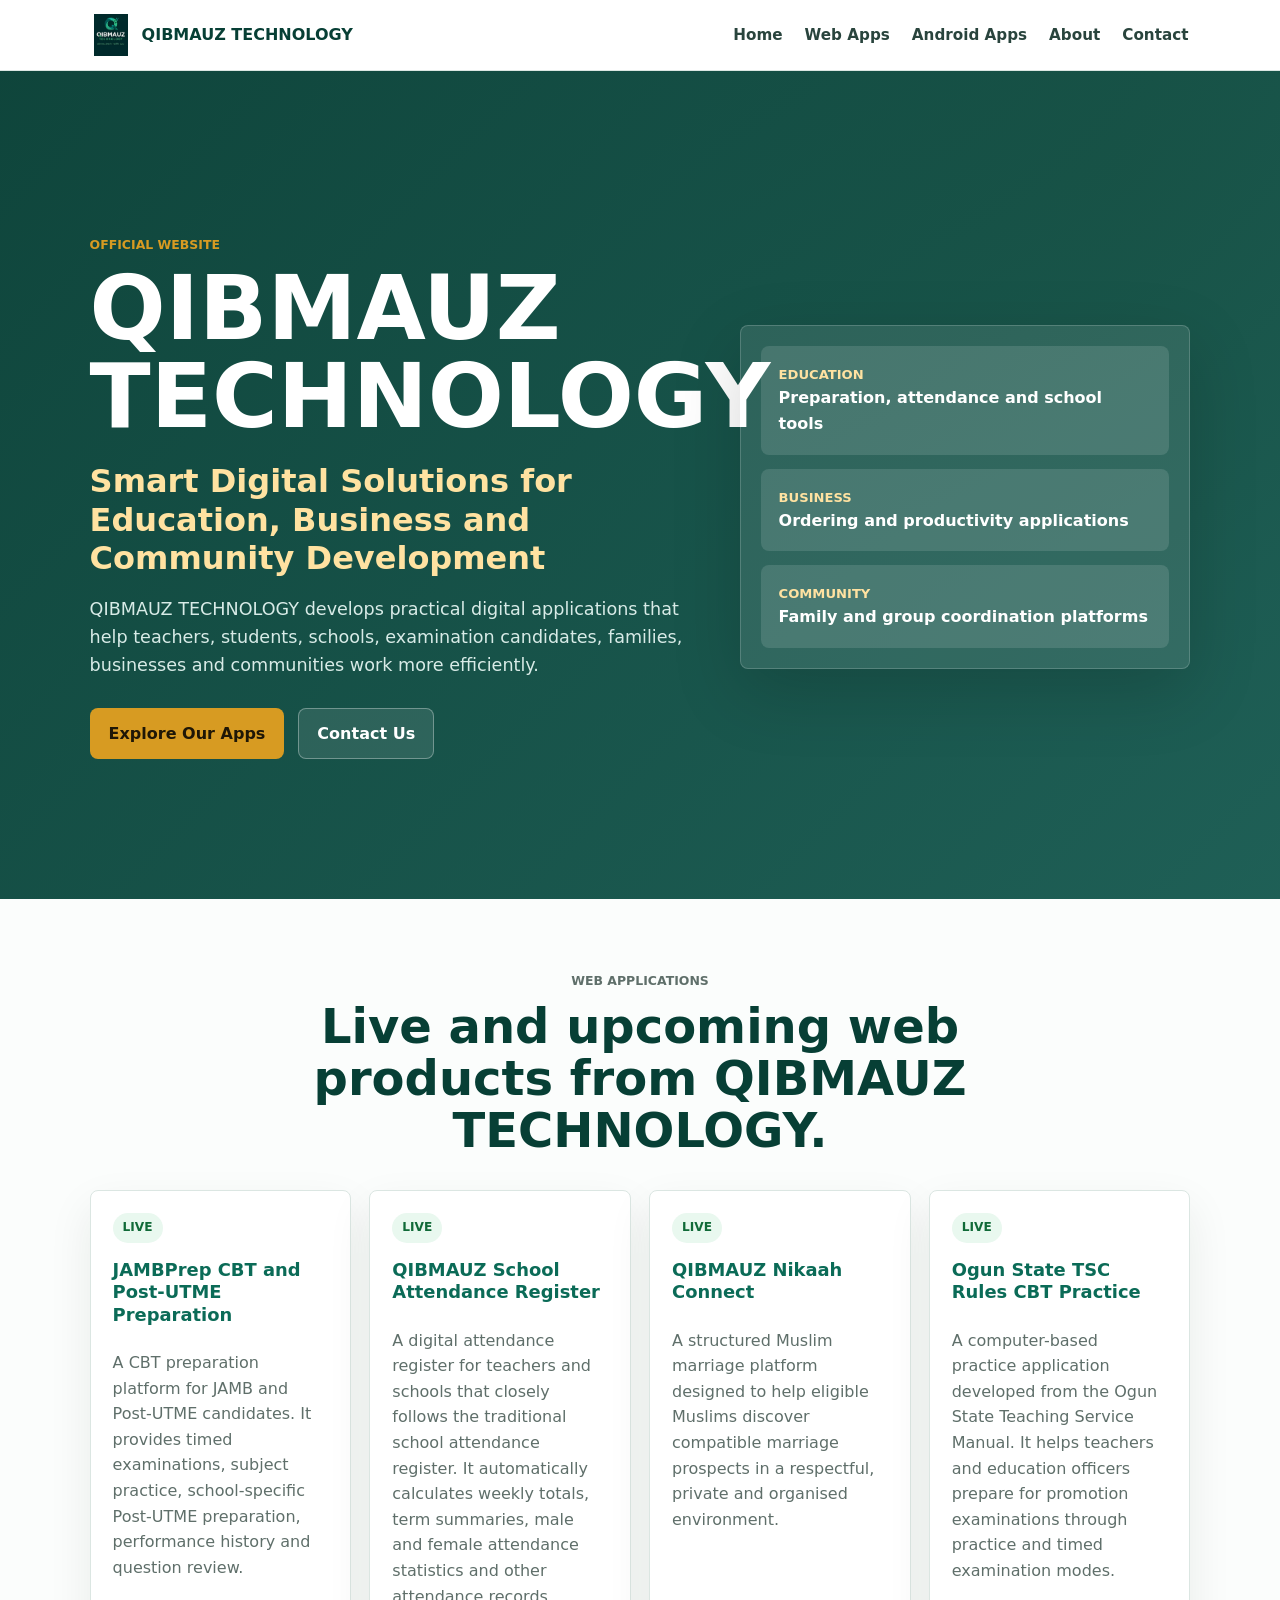
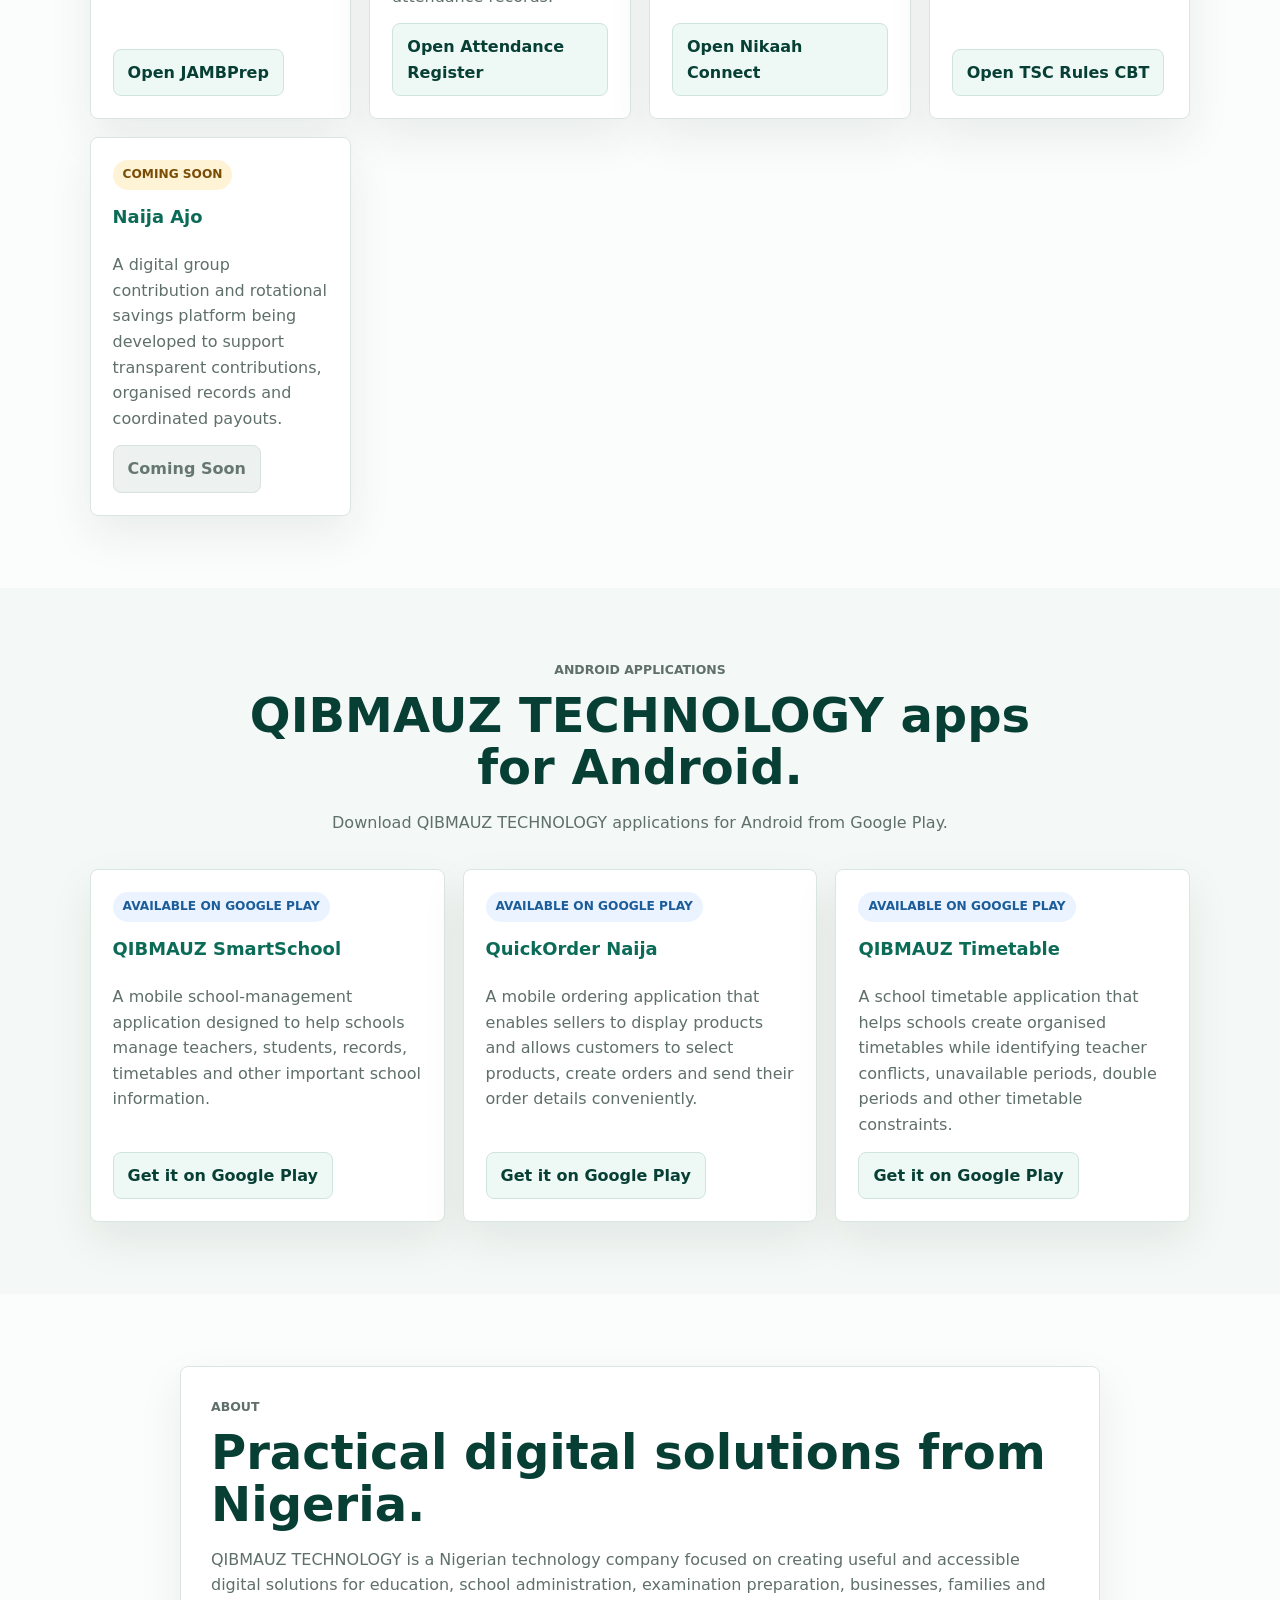
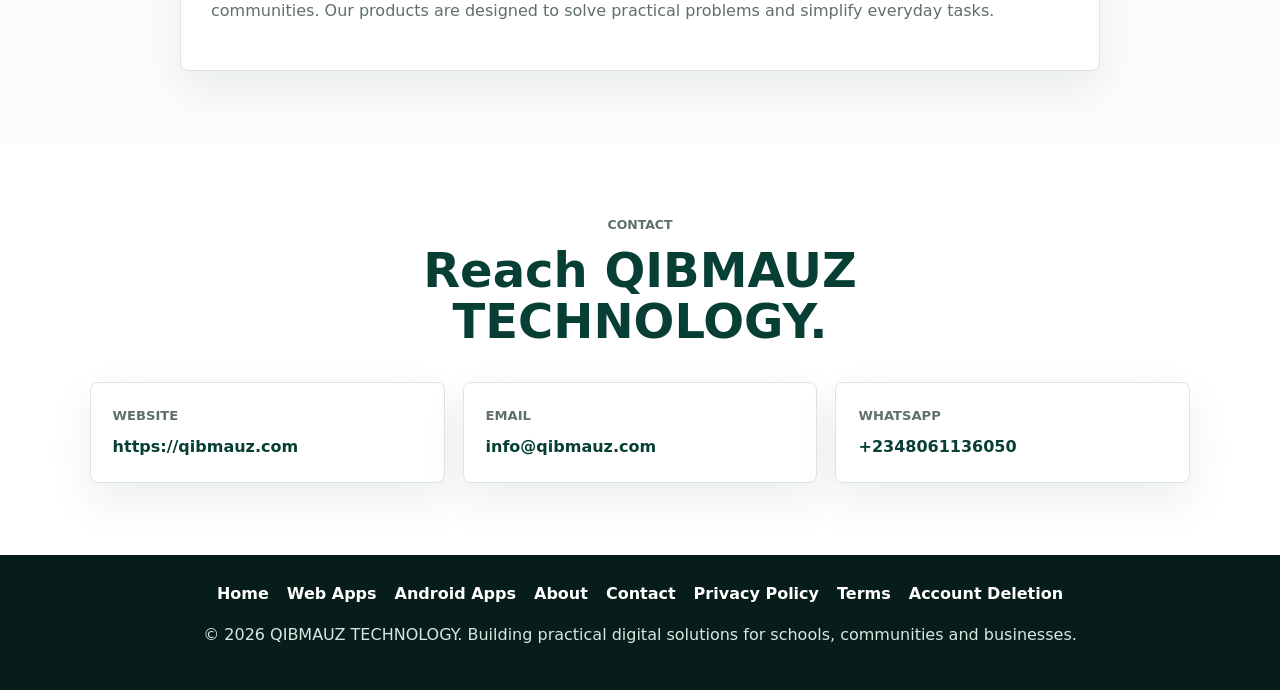
==== index.html @ e4f03536 "chore: complete technical SEO pass, history mode, and sitemaps" ====
<!DOCTYPE html>
<html lang="en">

<head>
  <meta charset="UTF-8" />
  <meta name="viewport" content="width=device-width, initial-scale=1.0" />
  <title>QIBMAUZ TECHNOLOGY | Educational, Business and Community Applications</title>
  <meta name="description"
    content="Discover digital applications from QIBMAUZ TECHNOLOGY, including JAMBPrep, School Attendance Register, Nikaah Connect, TSC Rules CBT and Android productivity applications." />
  <link rel="canonical" href="https://qibmauz.com/" />
  <meta property="og:type" content="website" />
  <meta property="og:url" content="https://qibmauz.com/" />
  <meta property="og:title" content="QIBMAUZ TECHNOLOGY | Educational, Business and Community Applications" />
  <meta property="og:description"
    content="Discover digital applications from QIBMAUZ TECHNOLOGY, including JAMBPrep, School Attendance Register, Nikaah Connect, TSC Rules CBT and Android productivity applications." />
  <meta property="og:image" content="https://qibmauz.com/logo.png" />
  <meta name="twitter:card" content="summary_large_image" />
  <meta name="twitter:title" content="QIBMAUZ TECHNOLOGY | Educational, Business and Community Applications" />
  <meta name="twitter:description"
    content="Discover digital applications from QIBMAUZ TECHNOLOGY, including JAMBPrep, School Attendance Register, Nikaah Connect, TSC Rules CBT and Android productivity applications." />
  <meta name="twitter:image" content="https://qibmauz.com/logo.png" />
  <link rel="stylesheet" href="style.css" />
  <script type="application/ld+json">
    {
      "@context": "https://schema.org",
      "@type": "Organization",
      "name": "QIBMAUZ TECHNOLOGY",
      "url": "https://qibmauz.com/",
      "logo": "https://qibmauz.com/logo.png",
      "email": "info@qibmauz.com",
      "contactPoint": {
        "@type": "ContactPoint",
        "telephone": "+2348061136050",
        "contactType": "customer support"
      },
      "sameAs": [
        "https://jambprep.qibmauz.com/",
        "https://attendance.qibmauz.com/",
        "https://nikah.qibmauz.com/",
        "https://tsc-rules-cbt.qibmauz.com/"
      ]
    }
  </script>
</head>

<body>
  <nav class="navbar" aria-label="Main navigation">
    <a class="brand" href="/" aria-label="QIBMAUZ TECHNOLOGY home">
      <img src="logo.png" alt="QIBMAUZ TECHNOLOGY logo" />
      <span>QIBMAUZ TECHNOLOGY</span>
    </a>
    <input class="nav-toggle" type="checkbox" id="nav-toggle" aria-label="Toggle navigation menu" />
    <label class="nav-menu-button" for="nav-toggle" aria-hidden="true">
      <span></span>
      <span></span>
      <span></span>
    </label>
    <div class="nav-links">
      <a href="#home">Home</a>
      <a href="#web-apps">Web Apps</a>
      <a href="#android-apps">Android Apps</a>
      <a href="#about">About</a>
      <a href="#contact">Contact</a>
    </div>
  </nav>

  <main id="home">
    <header class="hero">
      <div class="hero-content">
        <p class="eyebrow">Official website</p>
        <h1>QIBMAUZ TECHNOLOGY</h1>
        <p class="hero-subtitle">Smart Digital Solutions for Education, Business and Community Development</p>
        <p class="hero-copy">
          QIBMAUZ TECHNOLOGY develops practical digital applications that help teachers, students, schools, examination
          candidates, families, businesses and communities work more efficiently.
        </p>
        <div class="button-row">
          <a class="button primary" href="#web-apps" aria-label="Explore QIBMAUZ web applications">Explore Our Apps</a>
          <a class="button secondary" href="#contact" aria-label="Contact QIBMAUZ TECHNOLOGY">Contact Us</a>
        </div>
      </div>
      <div class="hero-panel" aria-label="QIBMAUZ TECHNOLOGY solution areas">
        <div>
          <span class="metric">Education</span>
          <strong>Preparation, attendance and school tools</strong>
        </div>
        <div>
          <span class="metric">Business</span>
          <strong>Ordering and productivity applications</strong>
        </div>
        <div>
          <span class="metric">Community</span>
          <strong>Family and group coordination platforms</strong>
        </div>
      </div>
    </header>

    <section class="section" id="web-apps">
      <div class="section-heading">
        <p class="eyebrow">Web Applications</p>
        <h2>Live and upcoming web products from QIBMAUZ TECHNOLOGY.</h2>
      </div>
      <div class="grid app-grid">
        <article class="card app-card">
          <span class="badge live">Live</span>
          <h3>JAMBPrep CBT and Post-UTME Preparation</h3>
          <p>A CBT preparation platform for JAMB and Post-UTME candidates. It provides timed examinations, subject
            practice, school-specific Post-UTME preparation, performance history and question review.</p>
          <a class="button text-button" href="https://jambprep.qibmauz.com/"
            aria-label="Open JAMBPrep CBT and Post-UTME Preparation">Open JAMBPrep</a>
        </article>

        <article class="card app-card">
          <span class="badge live">Live</span>
          <h3>QIBMAUZ School Attendance Register</h3>
          <p>A digital attendance register for teachers and schools that closely follows the traditional school
            attendance register. It automatically calculates weekly totals, term summaries, male and female attendance
            statistics and other attendance records.</p>
          <a class="button text-button" href="https://attendance.qibmauz.com/"
            aria-label="Open QIBMAUZ School Attendance Register">Open Attendance Register</a>
        </article>

        <article class="card app-card">
          <span class="badge live">Live</span>
          <h3>QIBMAUZ Nikaah Connect</h3>
          <p>A structured Muslim marriage platform designed to help eligible Muslims discover compatible marriage
            prospects in a respectful, private and organised environment.</p>
          <a class="button text-button" href="https://nikah.qibmauz.com/"
            aria-label="Open QIBMAUZ Nikaah Connect">Open Nikaah Connect</a>
        </article>

        <article class="card app-card">
          <span class="badge live">Live</span>
          <h3>Ogun State TSC Rules CBT Practice</h3>
          <p>A computer-based practice application developed from the Ogun State Teaching Service Manual. It helps
            teachers and education officers prepare for promotion examinations through practice and timed examination
            modes.</p>
          <a class="button text-button" href="https://tsc-rules-cbt.qibmauz.com/"
            aria-label="Open Ogun State TSC Rules CBT Practice">Open TSC Rules CBT</a>
        </article>

        <article class="card app-card">
          <span class="badge soon">Coming Soon</span>
          <h3>Naija Ajo</h3>
          <p>A digital group contribution and rotational savings platform being developed to support transparent
            contributions, organised records and coordinated payouts.</p>
          <button class="button text-button" type="button" disabled aria-label="Naija Ajo is coming soon">Coming
            Soon</button>
        </article>
      </div>
    </section>

    <section class="section muted" id="android-apps">
      <div class="section-heading">
        <p class="eyebrow">Android Applications</p>
        <h2>QIBMAUZ TECHNOLOGY apps for Android.</h2>
        <p>Download QIBMAUZ TECHNOLOGY applications for Android from Google Play.</p>
      </div>
      <div class="grid app-grid android-grid">
        <article class="card app-card">
          <span class="badge android">Available on Google Play</span>
          <h3>QIBMAUZ SmartSchool</h3>
          <p>A mobile school-management application designed to help schools manage teachers, students, records,
            timetables and other important school information.</p>
          <a class="button text-button" href="https://play.google.com/store/apps/details?id=com.qibmauz.smartschool"
            target="_blank" rel="noopener noreferrer" aria-label="Download QIBMAUZ SmartSchool from Google Play">Get it on Google Play</a>
        </article>

        <article class="card app-card">
          <span class="badge android">Available on Google Play</span>
          <h3>QuickOrder Naija</h3>
          <p>A mobile ordering application that enables sellers to display products and allows customers to select
            products, create orders and send their order details conveniently.</p>
          <a class="button text-button" href="https://play.google.com/store/apps/details?id=com.qibmauz.quickorder"
            target="_blank" rel="noopener noreferrer" aria-label="Download QuickOrder Naija from Google Play">Get it on Google Play</a>
        </article>

        <article class="card app-card">
          <span class="badge android">Available on Google Play</span>
          <h3>QIBMAUZ Timetable</h3>
          <p>A school timetable application that helps schools create organised timetables while identifying teacher
            conflicts, unavailable periods, double periods and other timetable constraints.</p>
          <a class="button text-button" href="https://play.google.com/store/apps/details?id=com.qibmauz.schooltimetable"
            target="_blank" rel="noopener noreferrer" aria-label="Download QIBMAUZ Timetable from Google Play">Get it on Google Play</a>
        </article>
      </div>
    </section>

    <section class="section" id="about">
      <div class="content-panel">
        <p class="eyebrow">About</p>
        <h2>Practical digital solutions from Nigeria.</h2>
        <p>
          QIBMAUZ TECHNOLOGY is a Nigerian technology company focused on creating useful and accessible digital solutions
          for education, school administration, examination preparation, businesses, families and communities. Our
          products are designed to solve practical problems and simplify everyday tasks.
        </p>
      </div>
    </section>

    <section class="section contact-section" id="contact">
      <div class="section-heading">
        <p class="eyebrow">Contact</p>
        <h2>Reach QIBMAUZ TECHNOLOGY.</h2>
      </div>
      <div class="contact-grid">
        <a class="card contact-card" href="https://qibmauz.com/" aria-label="Visit qibmauz.com">
          <span>Website</span>
          <strong>https://qibmauz.com</strong>
        </a>
        <a class="card contact-card" href="mailto:info@qibmauz.com" aria-label="Email QIBMAUZ TECHNOLOGY">
          <span>Email</span>
          <strong>info@qibmauz.com</strong>
        </a>
        <a class="card contact-card" href="https://wa.me/2348061136050" aria-label="Contact QIBMAUZ TECHNOLOGY on WhatsApp">
          <span>WhatsApp</span>
          <strong>+2348061136050</strong>
        </a>
      </div>
    </section>
  </main>

  <footer>
    <div class="footer-links">
      <a href="/">Home</a>
      <a href="/#web-apps">Web Apps</a>
      <a href="/#android-apps">Android Apps</a>
      <a href="/#about">About</a>
      <a href="/#contact">Contact</a>
      <a href="https://www.qibmauz.com/privacy-policy/">Privacy Policy</a>
      <a href="/terms-of-service/">Terms</a>
      <a href="/delete-account.html">Account Deletion</a>
    </div>
    <p>© 2026 QIBMAUZ TECHNOLOGY. Building practical digital solutions for schools, communities and businesses.</p>
  </footer>
</body>

</html>
---- style.css ----
:root {
  color-scheme: light;
  --ink: #10231f;
  --muted: #5f6f6a;
  --line: #dbe6e2;
  --paper: #ffffff;
  --soft: #f4f8f6;
  --brand: #0b6b57;
  --brand-dark: #073f35;
  --accent: #d79b22;
  --accent-soft: #fff3d6;
  --blue-soft: #eaf3ff;
  --blue: #1c5d99;
  --shadow: 0 18px 45px rgba(15, 35, 31, 0.08);
}

* {
  box-sizing: border-box;
}

html {
  scroll-behavior: smooth;
  scroll-padding-top: 92px;
}

body {
  margin: 0;
  font-family: Inter, ui-sans-serif, system-ui, -apple-system, BlinkMacSystemFont, "Segoe UI", sans-serif;
  background: #fbfdfc;
  color: var(--ink);
  line-height: 1.6;
}

a {
  color: inherit;
  text-decoration: none;
}

a:focus-visible,
button:focus-visible,
input:focus-visible + .nav-menu-button {
  outline: 3px solid var(--accent);
  outline-offset: 4px;
}

.navbar {
  position: sticky;
  top: 0;
  z-index: 20;
  display: flex;
  align-items: center;
  justify-content: space-between;
  gap: 24px;
  padding: 14px 7%;
  background: rgba(255, 255, 255, 0.96);
  border-bottom: 1px solid var(--line);
  backdrop-filter: blur(16px);
}

.brand {
  display: inline-flex;
  align-items: center;
  gap: 10px;
  font-weight: 900;
  color: var(--brand-dark);
}

.brand img {
  width: 42px;
  height: 42px;
  object-fit: contain;
}

.nav-toggle {
  position: absolute;
  width: 1px;
  height: 1px;
  overflow: hidden;
  clip: rect(0 0 0 0);
}

.nav-menu-button {
  display: none;
  width: 44px;
  height: 44px;
  place-items: center;
  gap: 4px;
  padding: 10px;
  border: 1px solid var(--line);
  border-radius: 8px;
  background: #ffffff;
  cursor: pointer;
}

.nav-menu-button span {
  display: block;
  width: 22px;
  height: 2px;
  background: var(--brand-dark);
}

.nav-links {
  display: flex;
  flex-wrap: wrap;
  justify-content: flex-end;
  gap: 8px 18px;
  font-size: 0.95rem;
  font-weight: 800;
  color: #29443d;
}

.nav-links a {
  border-radius: 6px;
  padding: 6px 2px;
}

.hero {
  display: grid;
  grid-template-columns: minmax(0, 1.15fr) minmax(280px, 0.85fr);
  gap: 40px;
  align-items: center;
  min-height: calc(100vh - 72px);
  padding: 88px 7% 64px;
  background:
    linear-gradient(135deg, rgba(7, 63, 53, 0.97), rgba(12, 82, 72, 0.92)),
    radial-gradient(circle at 88% 12%, rgba(215, 155, 34, 0.35), transparent 34%);
  color: #ffffff;
}

.hero-content {
  max-width: 820px;
}

.eyebrow {
  margin: 0 0 10px;
  color: var(--accent);
  font-size: 0.78rem;
  font-weight: 900;
  letter-spacing: 0;
  text-transform: uppercase;
}

.hero h1,
.page-hero h1 {
  margin: 0;
  font-size: clamp(2.8rem, 7vw, 5.8rem);
  line-height: 0.98;
  letter-spacing: 0;
}

.hero-subtitle {
  max-width: 760px;
  margin: 22px 0 12px;
  color: #ffe2a1;
  font-size: clamp(1.25rem, 3vw, 2rem);
  font-weight: 850;
  line-height: 1.2;
}

.hero-copy,
.page-hero p {
  max-width: 720px;
  color: #d8ebe7;
  font-size: 1.1rem;
}

.button-row {
  display: flex;
  flex-wrap: wrap;
  gap: 14px;
  margin-top: 28px;
}

.button-row.center {
  justify-content: center;
}

.button {
  display: inline-flex;
  min-height: 46px;
  align-items: center;
  justify-content: center;
  border: 1px solid transparent;
  border-radius: 8px;
  padding: 12px 18px;
  font: inherit;
  font-weight: 850;
  cursor: pointer;
}

.button.primary,
.button.light {
  background: var(--accent);
  color: #1f1706;
}

.button.secondary {
  background: rgba(255, 255, 255, 0.1);
  color: #ffffff;
  border-color: rgba(255, 255, 255, 0.32);
}

.button.outline-light {
  color: #ffffff;
  border-color: rgba(255, 255, 255, 0.45);
}

.button.text-button {
  align-self: flex-start;
  min-height: 42px;
  margin-top: auto;
  padding: 10px 14px;
  background: #eef8f5;
  color: var(--brand-dark);
  border-color: #cfe4dd;
}

.button:disabled {
  background: #edf1ef;
  color: #667771;
  border-color: #d7e1de;
  cursor: not-allowed;
}

.hero-panel {
  display: grid;
  gap: 14px;
  padding: 20px;
  border: 1px solid rgba(255, 255, 255, 0.18);
  border-radius: 8px;
  background: rgba(255, 255, 255, 0.1);
  box-shadow: 0 22px 70px rgba(0, 0, 0, 0.16);
}

.hero-panel div {
  padding: 18px;
  border-radius: 8px;
  background: rgba(255, 255, 255, 0.12);
}

.metric {
  display: block;
  color: #ffe2a1;
  font-size: 0.82rem;
  font-weight: 900;
  text-transform: uppercase;
}

.section {
  padding: 72px 7%;
}

.section-heading {
  max-width: 820px;
  margin: 0 auto 34px;
  text-align: center;
}

.section-heading h2,
.content-panel h2,
.disclosure h2,
.cta-section h2 {
  margin: 0;
  color: var(--brand-dark);
  font-size: clamp(2rem, 4vw, 3rem);
  line-height: 1.08;
  letter-spacing: 0;
}

.section-heading p {
  color: var(--muted);
}

.muted {
  background: var(--soft);
}

.grid,
.steps,
.contact-grid {
  display: grid;
  grid-template-columns: repeat(auto-fit, minmax(250px, 1fr));
  gap: 18px;
}

.app-grid {
  align-items: stretch;
}

.card {
  min-height: 100%;
  padding: 22px;
  border: 1px solid var(--line);
  border-radius: 8px;
  background: var(--paper);
  box-shadow: var(--shadow);
}

.card h3 {
  margin: 0 0 10px;
  color: var(--brand);
  font-size: 1.12rem;
  line-height: 1.25;
}

.card p {
  margin: 0;
  color: var(--muted);
}

.app-card {
  display: flex;
  min-height: 330px;
  flex-direction: column;
  gap: 14px;
}

.android-grid .app-card {
  min-height: 280px;
}

.badge,
.product-tag {
  display: inline-flex;
  width: fit-content;
  margin: 0 0 2px;
  padding: 5px 10px;
  border-radius: 999px;
  font-size: 0.76rem;
  font-weight: 900;
  text-transform: uppercase;
}

.badge.live {
  background: #e9f8ef;
  color: #116a38;
}

.badge.soon {
  background: var(--accent-soft);
  color: #7a4d05;
}

.badge.android {
  background: var(--blue-soft);
  color: var(--blue);
}

.content-panel {
  max-width: 920px;
  margin: 0 auto;
  padding: 30px;
  border: 1px solid var(--line);
  border-radius: 8px;
  background: #ffffff;
  box-shadow: var(--shadow);
}

.content-panel p {
  color: var(--muted);
}

.content-panel a {
  color: var(--brand);
  font-weight: 850;
}

.contact-section {
  background: #ffffff;
}

.contact-card {
  display: flex;
  flex-direction: column;
  gap: 8px;
  color: var(--brand-dark);
}

.contact-card span {
  color: var(--muted);
  font-size: 0.82rem;
  font-weight: 900;
  text-transform: uppercase;
}

.contact-card strong {
  overflow-wrap: anywhere;
}

.step-card span {
  display: inline-grid;
  width: 34px;
  height: 34px;
  place-items: center;
  margin-bottom: 14px;
  border-radius: 50%;
  background: var(--accent-soft);
  color: #7a4d05;
  font-weight: 900;
}

.disclosure {
  display: grid;
  grid-template-columns: minmax(0, 0.8fr) minmax(0, 1.2fr);
  gap: 28px;
  align-items: center;
  background: #fff7ed;
  border-top: 1px solid #fed7aa;
  border-bottom: 1px solid #fed7aa;
}

.disclosure p:last-child {
  margin: 0;
  color: #5b3715;
  font-weight: 700;
}

.cta-section {
  padding: 64px 7%;
  text-align: center;
  background: var(--brand-dark);
  color: #ffffff;
}

.cta-section h2 {
  color: #ffffff;
}

footer {
  padding: 26px 7%;
  background: #071d19;
  color: #d7e7e2;
  text-align: center;
}

.page-hero {
  padding: 72px 7%;
  background: var(--brand-dark);
  color: #ffffff;
}

.page-hero h1 {
  font-size: clamp(2.5rem, 6vw, 4.75rem);
}

.faq {
  display: grid;
  gap: 14px;
  max-width: 920px;
  margin: 0 auto;
}

.faq details {
  padding: 18px 20px;
  border: 1px solid var(--line);
  border-radius: 8px;
  background: #ffffff;
}

.faq summary {
  cursor: pointer;
  color: var(--brand-dark);
  font-weight: 850;
}

.placeholder-grid {
  display: grid;
  grid-template-columns: repeat(auto-fit, minmax(260px, 1fr));
  gap: 18px;
}

.screenshot-placeholder {
  min-height: 230px;
  display: grid;
  place-items: center;
  border: 1px dashed #8fb3aa;
  border-radius: 8px;
  background: linear-gradient(135deg, #ffffff, #eef8f5);
  color: var(--brand);
  font-weight: 850;
  text-align: center;
}

.company-intro {
  padding-top: 56px;
  padding-bottom: 56px;
}

.product-card {
  display: flex;
  flex-direction: column;
  justify-content: space-between;
}

.featured-card {
  border-color: rgba(215, 155, 34, 0.45);
  background: linear-gradient(180deg, #ffffff, #fffaf0);
}

.feature-shell {
  max-width: 980px;
  margin: 0 auto;
  padding: 34px;
  border: 1px solid rgba(11, 107, 87, 0.22);
  border-radius: 8px;
  background:
    linear-gradient(135deg, rgba(244, 248, 246, 0.95), rgba(255, 250, 240, 0.9)),
    #ffffff;
  box-shadow: var(--shadow);
}

.feature-shell h2 {
  margin: 0;
  color: var(--brand-dark);
  font-size: clamp(2.3rem, 5vw, 4rem);
  line-height: 1;
}

.feature-shell p {
  max-width: 760px;
  color: var(--muted);
  font-size: 1.08rem;
}

.mission-section,
.featured-product {
  background: #ffffff;
}

.footer-links {
  display: flex;
  flex-wrap: wrap;
  justify-content: center;
  gap: 10px 18px;
  margin-bottom: 16px;
  font-weight: 850;
}

.footer-links a {
  color: #ffffff;
  border-radius: 6px;
}

@media (max-width: 820px) {
  html {
    scroll-padding-top: 78px;
  }

  .navbar {
    align-items: center;
    flex-wrap: wrap;
    padding-left: 5%;
    padding-right: 5%;
  }

  .brand span {
    max-width: 210px;
  }

  .nav-menu-button {
    display: grid;
  }

  .nav-links {
    display: none;
    width: 100%;
    flex-direction: column;
    gap: 2px;
    padding-top: 8px;
  }

  .nav-links a {
    min-height: 42px;
    padding: 9px 0;
  }

  .nav-toggle:checked ~ .nav-links {
    display: flex;
  }

  .hero,
  .disclosure {
    grid-template-columns: 1fr;
  }

  .hero {
    min-height: auto;
    padding-top: 64px;
  }

  .section,
  .page-hero,
  .cta-section {
    padding-left: 5%;
    padding-right: 5%;
  }

  .app-card,
  .android-grid .app-card {
    min-height: auto;
  }
}
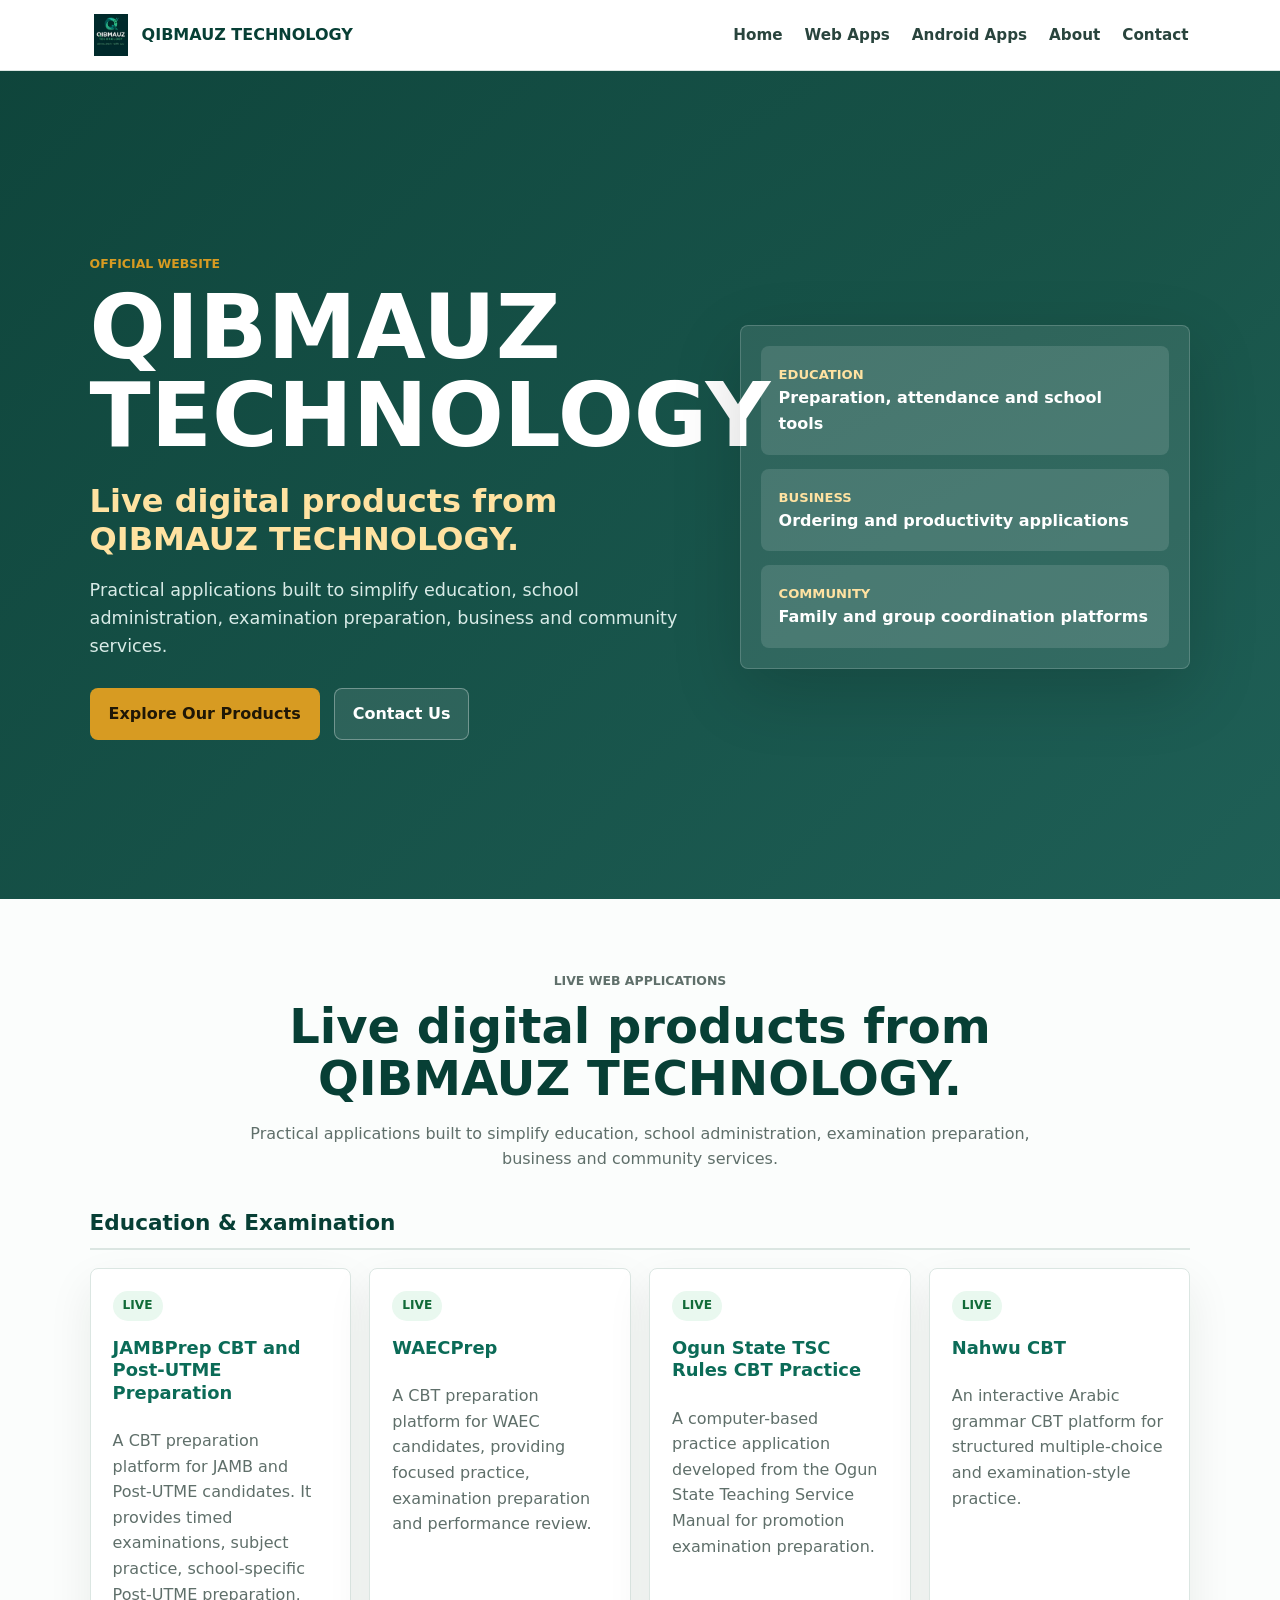
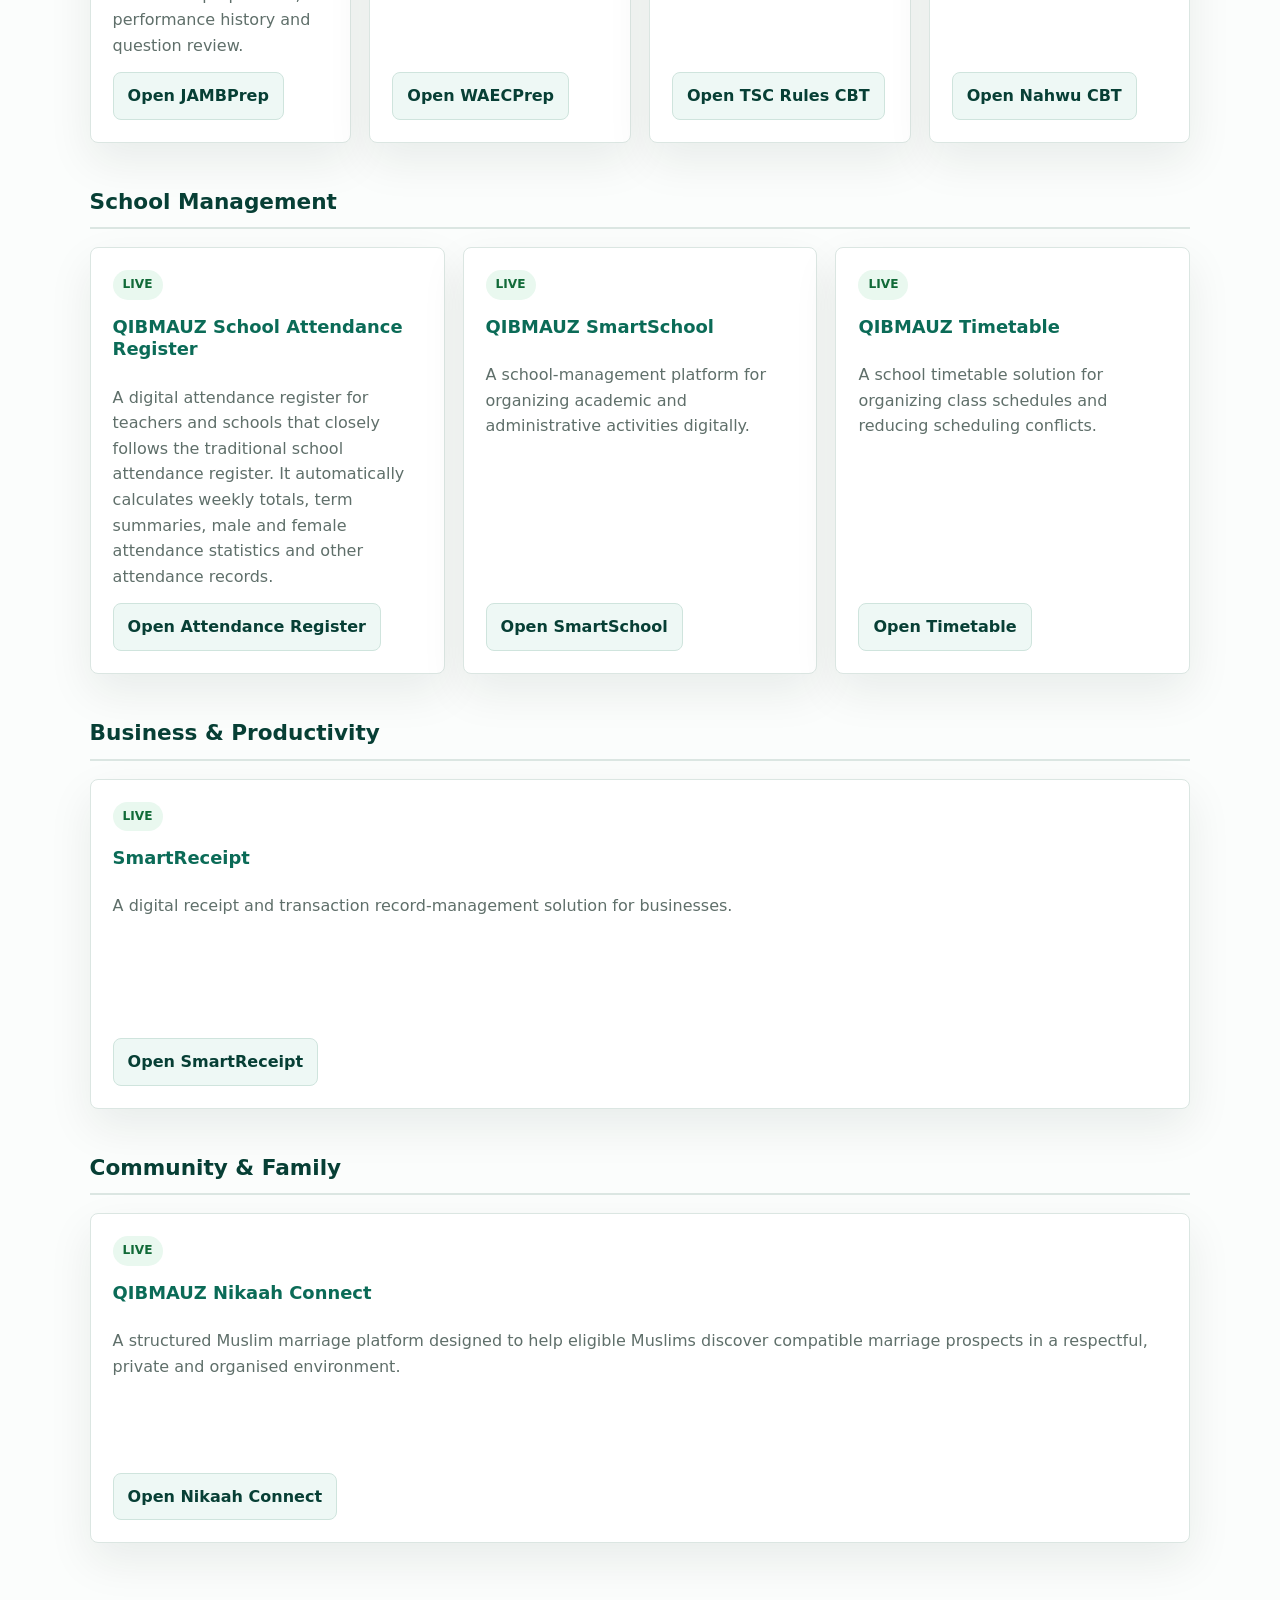
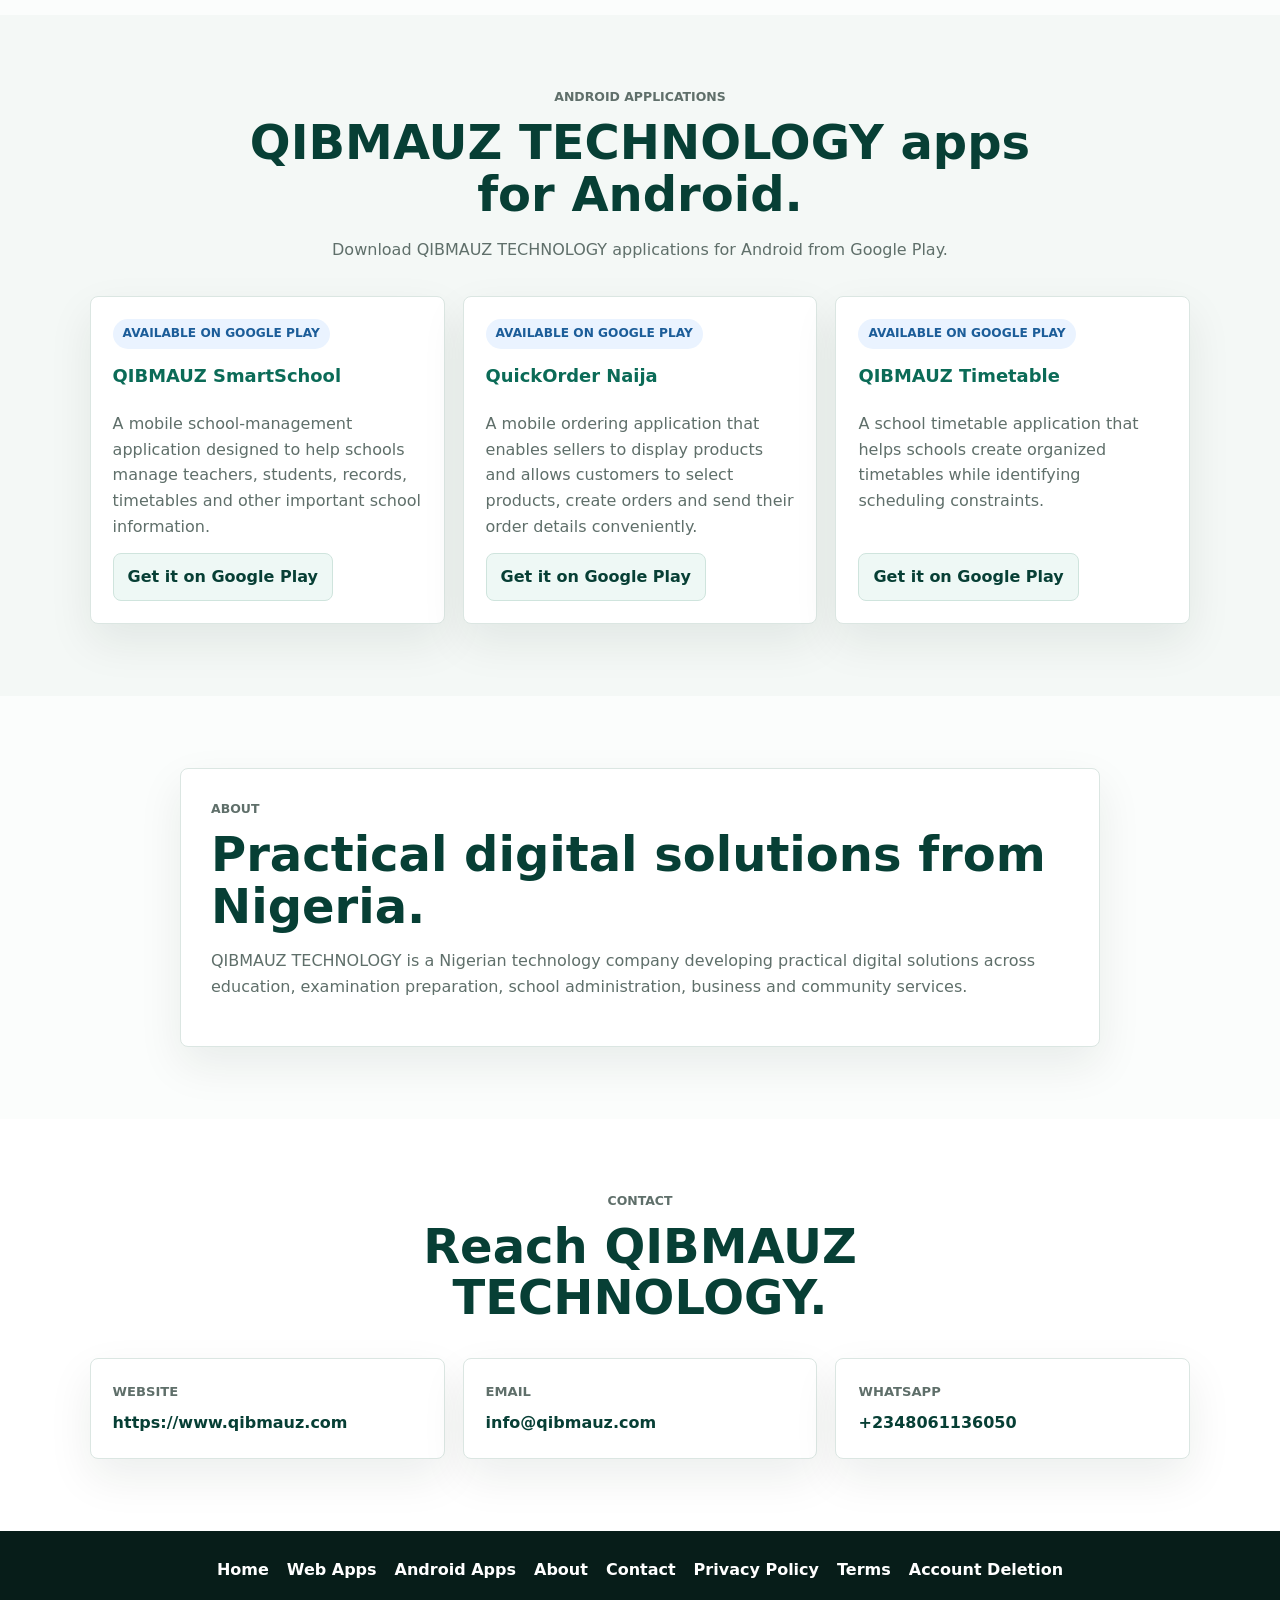
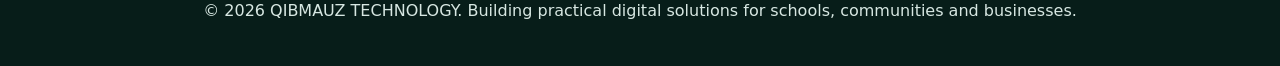
==== commit 443bc9b0: "Restore expanded QIBMAUZ website content" ====
--- a/index.html
+++ b/index.html
@@ -4,41 +4,35 @@
 <head>
   <meta charset="UTF-8" />
   <meta name="viewport" content="width=device-width, initial-scale=1.0" />
-  <title>QIBMAUZ TECHNOLOGY | Educational, Business and Community Applications</title>
+  <title>QIBMAUZ TECHNOLOGY | Digital Solutions for Education, Schools &amp; Business</title>
   <meta name="description"
-    content="Discover digital applications from QIBMAUZ TECHNOLOGY, including JAMBPrep, School Attendance Register, Nikaah Connect, TSC Rules CBT and Android productivity applications." />
-  <link rel="canonical" href="https://qibmauz.com/" />
+    content="QIBMAUZ TECHNOLOGY develops practical digital applications for education, examination preparation, school management, business, productivity and community services." />
+  <link rel="canonical" href="https://www.qibmauz.com/" />
   <meta property="og:type" content="website" />
-  <meta property="og:url" content="https://qibmauz.com/" />
-  <meta property="og:title" content="QIBMAUZ TECHNOLOGY | Educational, Business and Community Applications" />
+  <meta property="og:url" content="https://www.qibmauz.com/" />
+  <meta property="og:title" content="QIBMAUZ TECHNOLOGY | Digital Solutions for Education, Schools &amp; Business" />
   <meta property="og:description"
-    content="Discover digital applications from QIBMAUZ TECHNOLOGY, including JAMBPrep, School Attendance Register, Nikaah Connect, TSC Rules CBT and Android productivity applications." />
-  <meta property="og:image" content="https://qibmauz.com/logo.png" />
+    content="QIBMAUZ TECHNOLOGY develops practical digital applications for education, examination preparation, school management, business, productivity and community services." />
+  <meta property="og:image" content="https://www.qibmauz.com/logo.png" />
   <meta name="twitter:card" content="summary_large_image" />
-  <meta name="twitter:title" content="QIBMAUZ TECHNOLOGY | Educational, Business and Community Applications" />
+  <meta name="twitter:title" content="QIBMAUZ TECHNOLOGY | Digital Solutions for Education, Schools &amp; Business" />
   <meta name="twitter:description"
-    content="Discover digital applications from QIBMAUZ TECHNOLOGY, including JAMBPrep, School Attendance Register, Nikaah Connect, TSC Rules CBT and Android productivity applications." />
-  <meta name="twitter:image" content="https://qibmauz.com/logo.png" />
+    content="QIBMAUZ TECHNOLOGY develops practical digital applications for education, examination preparation, school management, business, productivity and community services." />
+  <meta name="twitter:image" content="https://www.qibmauz.com/logo.png" />
   <link rel="stylesheet" href="style.css" />
   <script type="application/ld+json">
     {
       "@context": "https://schema.org",
       "@type": "Organization",
       "name": "QIBMAUZ TECHNOLOGY",
-      "url": "https://qibmauz.com/",
-      "logo": "https://qibmauz.com/logo.png",
+      "url": "https://www.qibmauz.com/",
+      "logo": "https://www.qibmauz.com/logo.png",
       "email": "info@qibmauz.com",
       "contactPoint": {
         "@type": "ContactPoint",
         "telephone": "+2348061136050",
         "contactType": "customer support"
-      },
-      "sameAs": [
-        "https://jambprep.qibmauz.com/",
-        "https://attendance.qibmauz.com/",
-        "https://nikah.qibmauz.com/",
-        "https://tsc-rules-cbt.qibmauz.com/"
-      ]
+      }
     }
   </script>
 </head>
@@ -69,13 +63,12 @@
       <div class="hero-content">
         <p class="eyebrow">Official website</p>
         <h1>QIBMAUZ TECHNOLOGY</h1>
-        <p class="hero-subtitle">Smart Digital Solutions for Education, Business and Community Development</p>
+        <p class="hero-subtitle">Live digital products from QIBMAUZ TECHNOLOGY.</p>
         <p class="hero-copy">
-          QIBMAUZ TECHNOLOGY develops practical digital applications that help teachers, students, schools, examination
-          candidates, families, businesses and communities work more efficiently.
+          Practical applications built to simplify education, school administration, examination preparation, business and community services.
         </p>
         <div class="button-row">
-          <a class="button primary" href="#web-apps" aria-label="Explore QIBMAUZ web applications">Explore Our Apps</a>
+          <a class="button primary" href="#web-apps" aria-label="Explore QIBMAUZ web applications">Explore Our Products</a>
           <a class="button secondary" href="#contact" aria-label="Contact QIBMAUZ TECHNOLOGY">Contact Us</a>
         </div>
       </div>
@@ -97,18 +90,42 @@
 
     <section class="section" id="web-apps">
       <div class="section-heading">
-        <p class="eyebrow">Web Applications</p>
-        <h2>Live and upcoming web products from QIBMAUZ TECHNOLOGY.</h2>
-      </div>
-      <div class="grid app-grid">
+        <p class="eyebrow">Live Web Applications</p>
+        <h2>Live digital products from QIBMAUZ TECHNOLOGY.</h2>
+        <p>Practical applications built to simplify education, school administration, examination preparation, business and community services.</p>
+      </div>
+      <div class="category-block">
+        <h3 class="category-title">Education &amp; Examination</h3>
+        <div class="grid app-grid">
         <article class="card app-card">
           <span class="badge live">Live</span>
           <h3>JAMBPrep CBT and Post-UTME Preparation</h3>
           <p>A CBT preparation platform for JAMB and Post-UTME candidates. It provides timed examinations, subject
             practice, school-specific Post-UTME preparation, performance history and question review.</p>
-          <a class="button text-button" href="https://jambprep.qibmauz.com/"
-            aria-label="Open JAMBPrep CBT and Post-UTME Preparation">Open JAMBPrep</a>
-        </article>
+          <div class="card-actions"><a class="button text-button" href="https://jambprep.qibmauz.com/"
+            aria-label="Open JAMBPrep CBT and Post-UTME Preparation">Open JAMBPrep</a></div>
+        </article>
+
+        <article class="card app-card"><span class="badge live">Live</span><h3>WAECPrep</h3>
+          <p>A CBT preparation platform for WAEC candidates, providing focused practice, examination preparation and performance review.</p>
+          <div class="card-actions"><a class="button text-button" href="https://waecprep.qibmauz.com/" aria-label="Open WAECPrep">Open WAECPrep</a></div>
+        </article>
+
+        <article class="card app-card"><span class="badge live">Live</span><h3>Ogun State TSC Rules CBT Practice</h3>
+          <p>A computer-based practice application developed from the Ogun State Teaching Service Manual for promotion examination preparation.</p>
+          <div class="card-actions"><a class="button text-button" href="https://tsc-rules-cbt.qibmauz.com/" aria-label="Open Ogun State TSC Rules CBT Practice">Open TSC Rules CBT</a></div>
+        </article>
+
+        <article class="card app-card"><span class="badge live">Live</span><h3>Nahwu CBT</h3>
+          <p>An interactive Arabic grammar CBT platform for structured multiple-choice and examination-style practice.</p>
+          <div class="card-actions"><a class="button text-button" href="https://nahwu.qibmauz.com/" aria-label="Open Nahwu CBT">Open Nahwu CBT</a></div>
+        </article>
+        </div>
+      </div>
+
+      <div class="category-block">
+        <h3 class="category-title">School Management</h3>
+        <div class="grid app-grid">
 
         <article class="card app-card">
           <span class="badge live">Live</span>
@@ -116,37 +133,45 @@
           <p>A digital attendance register for teachers and schools that closely follows the traditional school
             attendance register. It automatically calculates weekly totals, term summaries, male and female attendance
             statistics and other attendance records.</p>
-          <a class="button text-button" href="https://attendance.qibmauz.com/"
-            aria-label="Open QIBMAUZ School Attendance Register">Open Attendance Register</a>
-        </article>
+          <div class="card-actions"><a class="button text-button" href="https://attendance.qibmauz.com/"
+            aria-label="Open QIBMAUZ School Attendance Register">Open Attendance Register</a></div>
+        </article>
+
+        <article class="card app-card"><span class="badge live">Live</span><h3>QIBMAUZ SmartSchool</h3>
+          <p>A school-management platform for organizing academic and administrative activities digitally.</p>
+          <div class="card-actions"><a class="button text-button" href="https://smartschool.qibmauz.com/" aria-label="Open QIBMAUZ SmartSchool Web App">Open SmartSchool</a></div>
+        </article>
+
+        <article class="card app-card"><span class="badge live">Live</span><h3>QIBMAUZ Timetable</h3>
+          <p>A school timetable solution for organizing class schedules and reducing scheduling conflicts.</p>
+          <div class="card-actions"><a class="button text-button" href="https://timetable.qibmauz.com/" aria-label="Open QIBMAUZ Timetable Web App">Open Timetable</a></div>
+        </article>
+        </div>
+      </div>
+
+      <div class="category-block">
+        <h3 class="category-title">Business &amp; Productivity</h3>
+        <div class="grid app-grid">
+        <article class="card app-card"><span class="badge live">Live</span><h3>SmartReceipt</h3>
+          <p>A digital receipt and transaction record-management solution for businesses.</p>
+          <div class="card-actions"><a class="button text-button" href="https://smartreceipt.qibmauz.com/" aria-label="Open SmartReceipt">Open SmartReceipt</a></div>
+        </article>
+        </div>
+      </div>
+
+      <div class="category-block">
+        <h3 class="category-title">Community &amp; Family</h3>
+        <div class="grid app-grid">
 
         <article class="card app-card">
           <span class="badge live">Live</span>
           <h3>QIBMAUZ Nikaah Connect</h3>
           <p>A structured Muslim marriage platform designed to help eligible Muslims discover compatible marriage
             prospects in a respectful, private and organised environment.</p>
-          <a class="button text-button" href="https://nikah.qibmauz.com/"
-            aria-label="Open QIBMAUZ Nikaah Connect">Open Nikaah Connect</a>
-        </article>
-
-        <article class="card app-card">
-          <span class="badge live">Live</span>
-          <h3>Ogun State TSC Rules CBT Practice</h3>
-          <p>A computer-based practice application developed from the Ogun State Teaching Service Manual. It helps
-            teachers and education officers prepare for promotion examinations through practice and timed examination
-            modes.</p>
-          <a class="button text-button" href="https://tsc-rules-cbt.qibmauz.com/"
-            aria-label="Open Ogun State TSC Rules CBT Practice">Open TSC Rules CBT</a>
-        </article>
-
-        <article class="card app-card">
-          <span class="badge soon">Coming Soon</span>
-          <h3>Naija Ajo</h3>
-          <p>A digital group contribution and rotational savings platform being developed to support transparent
-            contributions, organised records and coordinated payouts.</p>
-          <button class="button text-button" type="button" disabled aria-label="Naija Ajo is coming soon">Coming
-            Soon</button>
-        </article>
+          <div class="card-actions"><a class="button text-button" href="https://nikah.qibmauz.com/"
+            aria-label="Open QIBMAUZ Nikaah Connect">Open Nikaah Connect</a></div>
+        </article>
+        </div>
       </div>
     </section>
 
@@ -160,28 +185,20 @@
         <article class="card app-card">
           <span class="badge android">Available on Google Play</span>
           <h3>QIBMAUZ SmartSchool</h3>
-          <p>A mobile school-management application designed to help schools manage teachers, students, records,
-            timetables and other important school information.</p>
-          <a class="button text-button" href="https://play.google.com/store/apps/details?id=com.qibmauz.smartschool"
-            target="_blank" rel="noopener noreferrer" aria-label="Download QIBMAUZ SmartSchool from Google Play">Get it on Google Play</a>
-        </article>
-
+          <p>A mobile school-management application designed to help schools manage teachers, students, records, timetables and other important school information.</p>
+          <div class="card-actions"><a class="button text-button" href="https://play.google.com/store/apps/details?id=com.qibmauz.smartschool" target="_blank" rel="noopener noreferrer" aria-label="Download QIBMAUZ SmartSchool from Google Play">Get it on Google Play</a></div>
+        </article>
         <article class="card app-card">
           <span class="badge android">Available on Google Play</span>
           <h3>QuickOrder Naija</h3>
-          <p>A mobile ordering application that enables sellers to display products and allows customers to select
-            products, create orders and send their order details conveniently.</p>
-          <a class="button text-button" href="https://play.google.com/store/apps/details?id=com.qibmauz.quickorder"
-            target="_blank" rel="noopener noreferrer" aria-label="Download QuickOrder Naija from Google Play">Get it on Google Play</a>
-        </article>
-
+          <p>A mobile ordering application that enables sellers to display products and allows customers to select products, create orders and send their order details conveniently.</p>
+          <div class="card-actions"><a class="button text-button" href="https://play.google.com/store/apps/details?id=com.qibmauz.quickorder" target="_blank" rel="noopener noreferrer" aria-label="Download QuickOrder Naija from Google Play">Get it on Google Play</a></div>
+        </article>
         <article class="card app-card">
           <span class="badge android">Available on Google Play</span>
           <h3>QIBMAUZ Timetable</h3>
-          <p>A school timetable application that helps schools create organised timetables while identifying teacher
-            conflicts, unavailable periods, double periods and other timetable constraints.</p>
-          <a class="button text-button" href="https://play.google.com/store/apps/details?id=com.qibmauz.schooltimetable"
-            target="_blank" rel="noopener noreferrer" aria-label="Download QIBMAUZ Timetable from Google Play">Get it on Google Play</a>
+          <p>A school timetable application that helps schools create organized timetables while identifying scheduling constraints.</p>
+          <div class="card-actions"><a class="button text-button" href="https://play.google.com/store/apps/details?id=com.qibmauz.schooltimetable" target="_blank" rel="noopener noreferrer" aria-label="Download QIBMAUZ Timetable from Google Play">Get it on Google Play</a></div>
         </article>
       </div>
     </section>
@@ -191,9 +208,7 @@
         <p class="eyebrow">About</p>
         <h2>Practical digital solutions from Nigeria.</h2>
         <p>
-          QIBMAUZ TECHNOLOGY is a Nigerian technology company focused on creating useful and accessible digital solutions
-          for education, school administration, examination preparation, businesses, families and communities. Our
-          products are designed to solve practical problems and simplify everyday tasks.
+          QIBMAUZ TECHNOLOGY is a Nigerian technology company developing practical digital solutions across education, examination preparation, school administration, business and community services.
         </p>
       </div>
     </section>
@@ -204,9 +219,9 @@
         <h2>Reach QIBMAUZ TECHNOLOGY.</h2>
       </div>
       <div class="contact-grid">
-        <a class="card contact-card" href="https://qibmauz.com/" aria-label="Visit qibmauz.com">
+        <a class="card contact-card" href="https://www.qibmauz.com/" aria-label="Visit qibmauz.com">
           <span>Website</span>
-          <strong>https://qibmauz.com</strong>
+          <strong>https://www.qibmauz.com</strong>
         </a>
         <a class="card contact-card" href="mailto:info@qibmauz.com" aria-label="Email QIBMAUZ TECHNOLOGY">
           <span>Email</span>
@@ -227,7 +242,7 @@
       <a href="/#android-apps">Android Apps</a>
       <a href="/#about">About</a>
       <a href="/#contact">Contact</a>
-      <a href="https://www.qibmauz.com/privacy-policy/">Privacy Policy</a>
+      <a href="/privacy-policy/">Privacy Policy</a>
       <a href="/terms-of-service/">Terms</a>
       <a href="/delete-account.html">Account Deletion</a>
     </div>
--- a/style.css
+++ b/style.css
@@ -287,6 +287,34 @@
   align-items: stretch;
 }
 
+.category-block {
+  margin-top: 42px;
+}
+
+.category-block:nth-of-type(2) {
+  margin-top: 0;
+}
+
+.category-title {
+  margin: 0 0 18px;
+  color: var(--brand-dark);
+  font-size: 1.35rem;
+  font-weight: 850;
+  border-bottom: 2px solid var(--line);
+  padding-bottom: 8px;
+}
+
+.card-actions {
+  display: flex;
+  flex-wrap: wrap;
+  gap: 8px;
+  margin-top: auto;
+}
+
+.card-actions .button {
+  margin-top: 0;
+}
+
 .card {
   min-height: 100%;
   padding: 22px;
